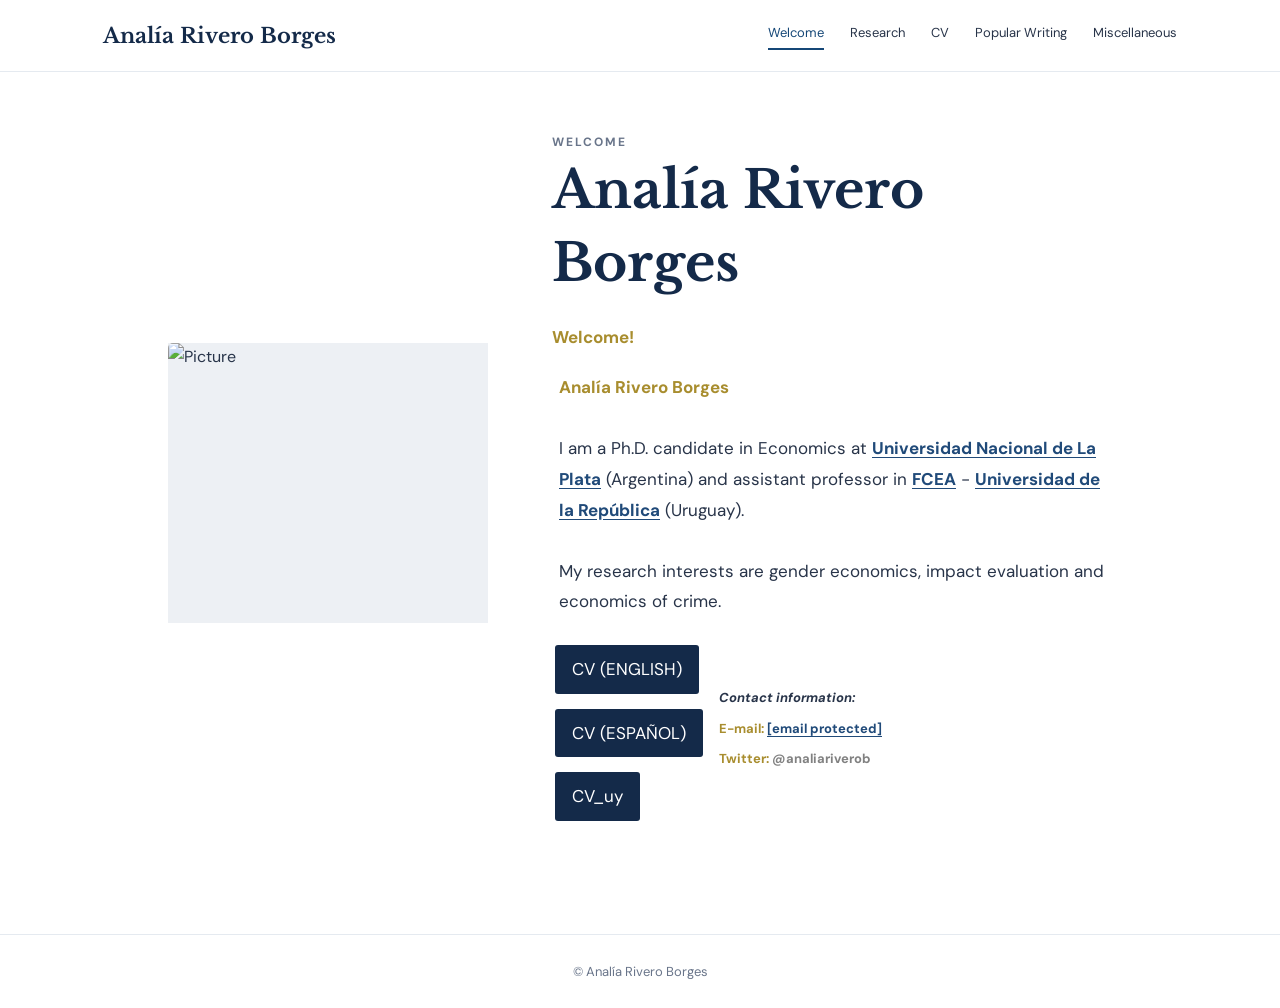
==== index.html @ e1a2359d "Add files via upload" ====
<!doctype html><html lang="en"><head><meta charset="utf-8"><meta name="viewport" content="width=device-width,initial-scale=1"><meta name="description" content="Academic website of Analía Rivero Borges"><title>Welcome | Analía Rivero Borges</title><link rel="stylesheet" href="style.css"></head><body><header><div class="nav"><a class="brand" href="index.html">Analía Rivero Borges</a><nav aria-label="Main navigation"><a href="index.html" class="active">Welcome</a><a href="research.html" class="">Research</a><a href="cv.html" class="">CV</a><a href="popular-writing.html" class="">Popular Writing</a><a href="miscellaneous.html" class="">Miscellaneous</a></nav></div></header><main><div class="hero"><div class="portrait"><img alt="Picture" loading="lazy" src="https://analiariveroborges.weebly.com/uploads/1/4/9/0/149065735/published/whatsapp-image-2024-11-30-at-18-46-24.jpeg?1733006850"/></div><section><div class="eyebrow">Welcome</div><h1>Analía Rivero Borges</h1><div class="content">
<div class="wsite-section-wrap">
<div class="wsite-section wsite-body-section wsite-background-2">
<div class="wsite-section-content">
<div class="container">
<div class="wsite-section-elements">
<div class="paragraph"><strong><font color="#a88d2e"><span>Welcome!</span></font></strong></div>
<div><div class="wsite-multicol"><div class="wsite-multicol-table-wrap">
<table class="wsite-multicol-table">
<tbody class="wsite-multicol-tbody">
<tr class="wsite-multicol-tr">
<td class="wsite-multicol-col">
<div><div class="wsite-image wsite-image-border-none">
<a>

</a>
<div></div>
</div></div>
</td> <td class="wsite-multicol-col">
<div class="paragraph"><strong><font color="#a88d2e">Analía Rivero Borges</font></strong><br/><br/>I am a Ph.D. candidate in Economics at <strong><a href="https://depeco.econo.unlp.edu.ar/?page_id=1284" rel="noopener noreferrer" target="_blank">Universidad Nacional de La Plata</a></strong> (Argentina) and assistant professor in <strong><a href="https://fcea.udelar.edu.uy/" rel="noopener noreferrer" target="_blank">FCEA</a></strong> - <strong><a href="https://udelar.edu.uy/portal/" rel="noopener noreferrer" target="_blank">Universidad de la República</a></strong> (Uruguay).<br/><br/>My research interests are gender economics, impact evaluation and economics of crime. </div>
</td> </tr>
</tbody>
</table>
</div></div></div>
<div><div class="wsite-multicol"><div class="wsite-multicol-table-wrap">
<table class="wsite-multicol-table">
<tbody class="wsite-multicol-tbody">
<tr class="wsite-multicol-tr">
<td class="wsite-multicol-col">
<div><div></div>
<a class="wsite-button wsite-button-small wsite-button-highlight" href="https://analiariveroborges.weebly.com/uploads/1/4/9/0/149065735/analia_rivero_borges_cv_english_26_03_2023.pdf" rel="noopener noreferrer" target="_blank">
<span class="wsite-button-inner">CV (ENGLISH)</span>
</a>
<div></div></div>
<div><div></div>
<a class="wsite-button wsite-button-small wsite-button-highlight" href="https://analiariveroborges.weebly.com/uploads/1/4/9/0/149065735/analia_rivero_borges_cv_español_26_03_2023.pdf" rel="noopener noreferrer" target="_blank">
<span class="wsite-button-inner">CV (ESPAÑOL)</span>
</a>
<div></div></div>
<div><div></div>
<a class="wsite-button wsite-button-small wsite-button-highlight" href="https://analiariveroborges.weebly.com/uploads/1/4/9/0/149065735/cvuy-analíariveroborges.pdf" rel="noopener noreferrer" target="_blank">
<span class="wsite-button-inner">CV_uy</span>
</a>
<div></div></div>
</td> <td class="wsite-multicol-col">
<div class="paragraph"><strong><font size="2"><span><em>Contact information:</em></span></font></strong><br/><font size="2"><strong><span><font color="#a88d2e">E-mail: </font><font color="#818181"><a class="__cf_email__" data-cfemail="7e1f101f12171f0c17081b0c111c110c191b0d3e19131f1712501d1113" href="https://analiariveroborges.weebly.com/cdn-cgi/l/email-protection" rel="noopener noreferrer" target="_blank">[email protected]</a></font></span></strong><br/><strong><span><font color="#a88d2e">Twitter: </font><font color="#818181">@analiariverob</font></span></strong></font></div>
</td> </tr>
</tbody>
</table>
</div></div></div>
<div><div></div>
<span class="wsite-social wsite-social-default"><a alt="Twitter" aria-label="Twitter" class="first-child wsite-social-item wsite-social-twitter" href="https://twitter.com/analiariverob" rel="noopener noreferrer" target="_blank"><span class="wsite-social-item-inner"></span></a><a alt="Mail" aria-label="Mail" class="last-child wsite-social-item wsite-social-mail" href="https://analiariveroborges.weebly.com/cdn-cgi/l/email-protection#a3c2cdc2cfcac2d1cad5c6d1ccc1ccd1c4c6d0e3c4cec2cacf8dc0ccce" rel="noopener noreferrer" target="_blank"><span class="wsite-social-item-inner"></span></a></span>
<div></div></div>
</div>
</div>
</div>
</div>
</div>
</div></section></div></main><footer>© Analía Rivero Borges</footer></body></html>
---- style.css ----
@import url('https://fonts.googleapis.com/css2?family=DM+Sans:wght@400;500;600;700&family=Libre+Baskerville:wght@400;700&display=swap');:root{--navy:#142a49;--ink:#283449;--muted:#69758a;--line:#e5eaf0;--bg:#f8fafc}*{box-sizing:border-box}body{margin:0;color:var(--ink);font:16px/1.8 'DM Sans',Arial,sans-serif;background:white}a{color:#204a79;text-underline-offset:3px}header{border-bottom:1px solid var(--line);background:#fff;position:sticky;top:0;z-index:3}.nav{max-width:1130px;margin:auto;padding:21px 28px;display:flex;align-items:center;justify-content:space-between;gap:30px}.brand{font:700 21px 'Libre Baskerville',Georgia,serif;color:var(--navy);text-decoration:none}nav{display:flex;gap:26px;flex-wrap:wrap}nav a{font-size:13px;text-decoration:none;color:var(--ink)}nav a.active{color:#154777;border-bottom:2px solid #154777;padding-bottom:4px}main{max-width:1000px;margin:60px auto 100px;padding:0 28px;min-height:65vh}h1,h2,h3{font-family:'Libre Baskerville',Georgia,serif;color:var(--navy);line-height:1.4}h1{font-size:clamp(34px,5vw,52px);margin:0 0 28px}h2{font-size:23px;margin:36px 0 12px}h3{font-size:19px}.eyebrow{text-transform:uppercase;letter-spacing:2px;font-size:12px;font-weight:700;color:var(--muted)}.content{max-width:860px}.content p{margin:0 0 18px}.content a{overflow-wrap:anywhere}.content .paragraph{margin-bottom:17px}.content .wsite-image{margin:20px 0}.content img{max-width:100%;height:auto}.content hr{border:0;border-top:1px solid var(--line);margin:30px 0}.hero{display:grid;grid-template-columns:minmax(220px,320px) 1fr;align-items:center;gap:64px;margin-top:30px}.portrait img{width:100%;border-radius:5px;display:block;object-fit:cover}.portrait{background:#edf0f4;min-height:280px}.hero h1{margin-bottom:22px}.hero .content{font-size:17px}.content .wsite-button{display:inline-block;margin:5px 12px 10px 0}.content .wsite-button-inner{display:inline-block;background:var(--navy);color:white;border-radius:3px;padding:9px 17px;text-decoration:none}footer{border-top:1px solid var(--line);padding:25px;text-align:center;font-size:13px;color:var(--muted)}@media(max-width:720px){.nav{align-items:flex-start;flex-direction:column;gap:16px}nav{gap:12px 18px}.hero{grid-template-columns:1fr;gap:24px}.portrait{max-width:310px}main{margin-top:35px}}
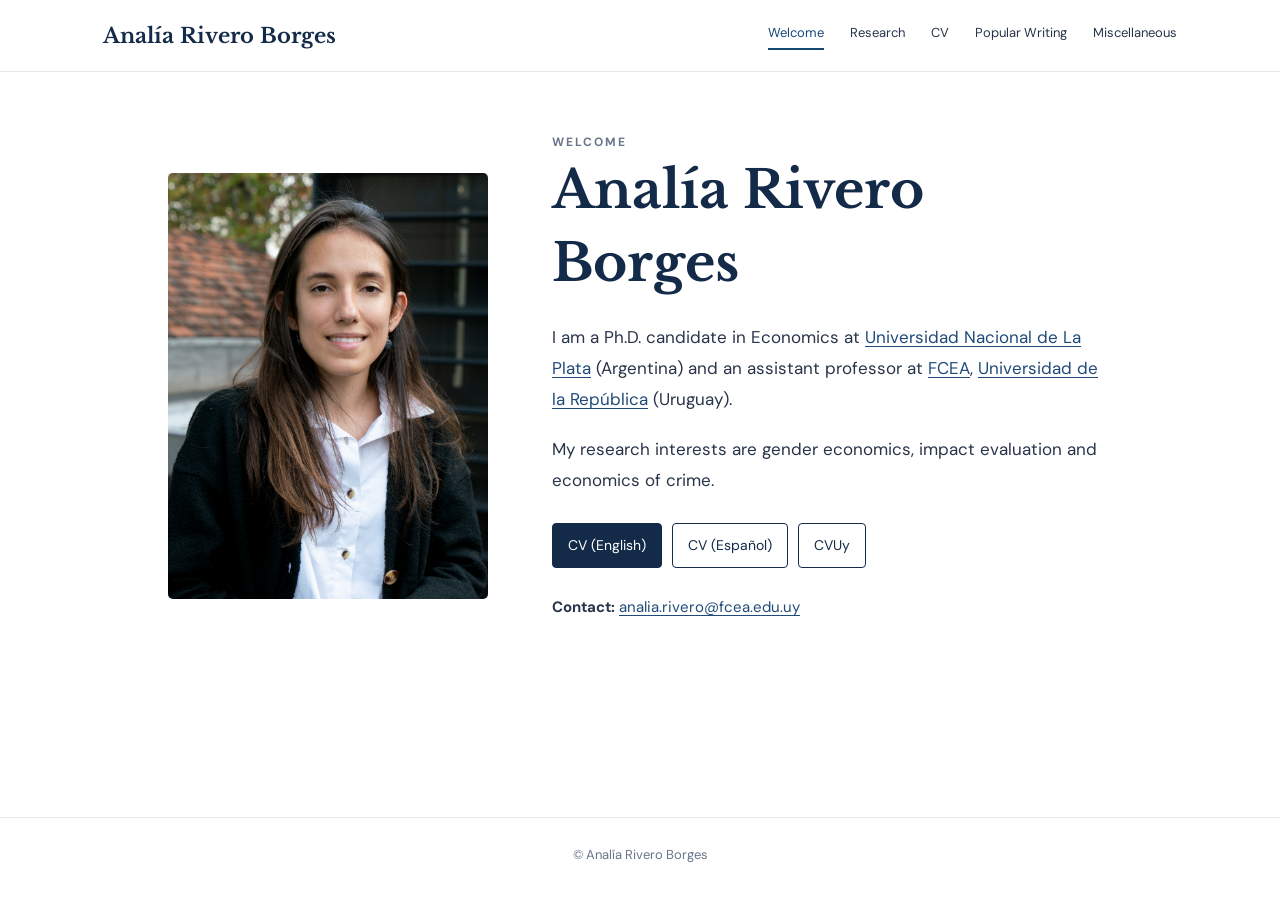
==== commit 15582916: "Add files via upload" ====
--- a/index.html
+++ b/index.html
@@ -1,59 +1 @@
-<!doctype html><html lang="en"><head><meta charset="utf-8"><meta name="viewport" content="width=device-width,initial-scale=1"><meta name="description" content="Academic website of Analía Rivero Borges"><title>Welcome | Analía Rivero Borges</title><link rel="stylesheet" href="style.css"></head><body><header><div class="nav"><a class="brand" href="index.html">Analía Rivero Borges</a><nav aria-label="Main navigation"><a href="index.html" class="active">Welcome</a><a href="research.html" class="">Research</a><a href="cv.html" class="">CV</a><a href="popular-writing.html" class="">Popular Writing</a><a href="miscellaneous.html" class="">Miscellaneous</a></nav></div></header><main><div class="hero"><div class="portrait"><img alt="Picture" loading="lazy" src="https://analiariveroborges.weebly.com/uploads/1/4/9/0/149065735/published/whatsapp-image-2024-11-30-at-18-46-24.jpeg?1733006850"/></div><section><div class="eyebrow">Welcome</div><h1>Analía Rivero Borges</h1><div class="content">
-<div class="wsite-section-wrap">
-<div class="wsite-section wsite-body-section wsite-background-2">
-<div class="wsite-section-content">
-<div class="container">
-<div class="wsite-section-elements">
-<div class="paragraph"><strong><font color="#a88d2e"><span>Welcome!</span></font></strong></div>
-<div><div class="wsite-multicol"><div class="wsite-multicol-table-wrap">
-<table class="wsite-multicol-table">
-<tbody class="wsite-multicol-tbody">
-<tr class="wsite-multicol-tr">
-<td class="wsite-multicol-col">
-<div><div class="wsite-image wsite-image-border-none">
-<a>
-
-</a>
-<div></div>
-</div></div>
-</td> <td class="wsite-multicol-col">
-<div class="paragraph"><strong><font color="#a88d2e">Analía Rivero Borges</font></strong><br/><br/>I am a Ph.D. candidate in Economics at <strong><a href="https://depeco.econo.unlp.edu.ar/?page_id=1284" rel="noopener noreferrer" target="_blank">Universidad Nacional de La Plata</a></strong> (Argentina) and assistant professor in <strong><a href="https://fcea.udelar.edu.uy/" rel="noopener noreferrer" target="_blank">FCEA</a></strong> - <strong><a href="https://udelar.edu.uy/portal/" rel="noopener noreferrer" target="_blank">Universidad de la República</a></strong> (Uruguay).<br/><br/>My research interests are gender economics, impact evaluation and economics of crime. </div>
-</td> </tr>
-</tbody>
-</table>
-</div></div></div>
-<div><div class="wsite-multicol"><div class="wsite-multicol-table-wrap">
-<table class="wsite-multicol-table">
-<tbody class="wsite-multicol-tbody">
-<tr class="wsite-multicol-tr">
-<td class="wsite-multicol-col">
-<div><div></div>
-<a class="wsite-button wsite-button-small wsite-button-highlight" href="https://analiariveroborges.weebly.com/uploads/1/4/9/0/149065735/analia_rivero_borges_cv_english_26_03_2023.pdf" rel="noopener noreferrer" target="_blank">
-<span class="wsite-button-inner">CV (ENGLISH)</span>
-</a>
-<div></div></div>
-<div><div></div>
-<a class="wsite-button wsite-button-small wsite-button-highlight" href="https://analiariveroborges.weebly.com/uploads/1/4/9/0/149065735/analia_rivero_borges_cv_español_26_03_2023.pdf" rel="noopener noreferrer" target="_blank">
-<span class="wsite-button-inner">CV (ESPAÑOL)</span>
-</a>
-<div></div></div>
-<div><div></div>
-<a class="wsite-button wsite-button-small wsite-button-highlight" href="https://analiariveroborges.weebly.com/uploads/1/4/9/0/149065735/cvuy-analíariveroborges.pdf" rel="noopener noreferrer" target="_blank">
-<span class="wsite-button-inner">CV_uy</span>
-</a>
-<div></div></div>
-</td> <td class="wsite-multicol-col">
-<div class="paragraph"><strong><font size="2"><span><em>Contact information:</em></span></font></strong><br/><font size="2"><strong><span><font color="#a88d2e">E-mail: </font><font color="#818181"><a class="__cf_email__" data-cfemail="7e1f101f12171f0c17081b0c111c110c191b0d3e19131f1712501d1113" href="https://analiariveroborges.weebly.com/cdn-cgi/l/email-protection" rel="noopener noreferrer" target="_blank">[email protected]</a></font></span></strong><br/><strong><span><font color="#a88d2e">Twitter: </font><font color="#818181">@analiariverob</font></span></strong></font></div>
-</td> </tr>
-</tbody>
-</table>
-</div></div></div>
-<div><div></div>
-<span class="wsite-social wsite-social-default"><a alt="Twitter" aria-label="Twitter" class="first-child wsite-social-item wsite-social-twitter" href="https://twitter.com/analiariverob" rel="noopener noreferrer" target="_blank"><span class="wsite-social-item-inner"></span></a><a alt="Mail" aria-label="Mail" class="last-child wsite-social-item wsite-social-mail" href="https://analiariveroborges.weebly.com/cdn-cgi/l/email-protection#a3c2cdc2cfcac2d1cad5c6d1ccc1ccd1c4c6d0e3c4cec2cacf8dc0ccce" rel="noopener noreferrer" target="_blank"><span class="wsite-social-item-inner"></span></a></span>
-<div></div></div>
-</div>
-</div>
-</div>
-</div>
-</div>
-</div></section></div></main><footer>© Analía Rivero Borges</footer></body></html>+<!doctype html><html lang="en"><head><meta charset="utf-8"><meta name="viewport" content="width=device-width,initial-scale=1"><meta name="description" content="Academic website of Analía Rivero Borges"><title>Welcome | Analía Rivero Borges</title><link rel="stylesheet" href="style.css"></head><body><header><div class="nav"><a class="brand" href="index.html">Analía Rivero Borges</a><nav aria-label="Main navigation"><a href="index.html" class="active">Welcome</a><a href="research.html" class="">Research</a><a href="cv.html" class="">CV</a><a href="popular-writing.html" class="">Popular Writing</a><a href="miscellaneous.html" class="">Miscellaneous</a></nav></div></header><main><div class="hero"><div class="portrait"><img src="images/foto_iecon2022.jpg" alt="Portrait of Analía Rivero Borges"></div><section><div class="eyebrow">Welcome</div><h1>Analía Rivero Borges</h1><p>I am a Ph.D. candidate in Economics at <a href="https://depeco.econo.unlp.edu.ar/?page_id=1284">Universidad Nacional de La Plata</a> (Argentina) and an assistant professor at <a href="https://fcea.udelar.edu.uy/">FCEA</a>, <a href="https://udelar.edu.uy/portal/">Universidad de la República</a> (Uruguay).</p><p>My research interests are gender economics, impact evaluation and economics of crime.</p><div class="action-links"><a class="action primary" href="documents/cv-english-2026.pdf" target="_blank">CV (English)</a><a class="action" href="documents/cv-espanol-2026.pdf" target="_blank">CV (Español)</a><a class="action" href="documents/cvuy-julio-2026.pdf" target="_blank">CVUy</a></div><p class="contact"><strong>Contact:</strong> <a href="mailto:analia.rivero@fcea.edu.uy">analia.rivero@fcea.edu.uy</a></p></section></div></main><footer>© Analía Rivero Borges</footer></body></html>
--- a/style.css
+++ b/style.css
@@ -1 +1,2 @@
-@import url('https://fonts.googleapis.com/css2?family=DM+Sans:wght@400;500;600;700&family=Libre+Baskerville:wght@400;700&display=swap');:root{--navy:#142a49;--ink:#283449;--muted:#69758a;--line:#e5eaf0;--bg:#f8fafc}*{box-sizing:border-box}body{margin:0;color:var(--ink);font:16px/1.8 'DM Sans',Arial,sans-serif;background:white}a{color:#204a79;text-underline-offset:3px}header{border-bottom:1px solid var(--line);background:#fff;position:sticky;top:0;z-index:3}.nav{max-width:1130px;margin:auto;padding:21px 28px;display:flex;align-items:center;justify-content:space-between;gap:30px}.brand{font:700 21px 'Libre Baskerville',Georgia,serif;color:var(--navy);text-decoration:none}nav{display:flex;gap:26px;flex-wrap:wrap}nav a{font-size:13px;text-decoration:none;color:var(--ink)}nav a.active{color:#154777;border-bottom:2px solid #154777;padding-bottom:4px}main{max-width:1000px;margin:60px auto 100px;padding:0 28px;min-height:65vh}h1,h2,h3{font-family:'Libre Baskerville',Georgia,serif;color:var(--navy);line-height:1.4}h1{font-size:clamp(34px,5vw,52px);margin:0 0 28px}h2{font-size:23px;margin:36px 0 12px}h3{font-size:19px}.eyebrow{text-transform:uppercase;letter-spacing:2px;font-size:12px;font-weight:700;color:var(--muted)}.content{max-width:860px}.content p{margin:0 0 18px}.content a{overflow-wrap:anywhere}.content .paragraph{margin-bottom:17px}.content .wsite-image{margin:20px 0}.content img{max-width:100%;height:auto}.content hr{border:0;border-top:1px solid var(--line);margin:30px 0}.hero{display:grid;grid-template-columns:minmax(220px,320px) 1fr;align-items:center;gap:64px;margin-top:30px}.portrait img{width:100%;border-radius:5px;display:block;object-fit:cover}.portrait{background:#edf0f4;min-height:280px}.hero h1{margin-bottom:22px}.hero .content{font-size:17px}.content .wsite-button{display:inline-block;margin:5px 12px 10px 0}.content .wsite-button-inner{display:inline-block;background:var(--navy);color:white;border-radius:3px;padding:9px 17px;text-decoration:none}footer{border-top:1px solid var(--line);padding:25px;text-align:center;font-size:13px;color:var(--muted)}@media(max-width:720px){.nav{align-items:flex-start;flex-direction:column;gap:16px}nav{gap:12px 18px}.hero{grid-template-columns:1fr;gap:24px}.portrait{max-width:310px}main{margin-top:35px}}+@import url('https://fonts.googleapis.com/css2?family=DM+Sans:wght@400;500;600;700&family=Libre+Baskerville:wght@400;700&display=swap');:root{--navy:#142a49;--ink:#283449;--muted:#69758a;--line:#e5eaf0;--bg:#f8fafc}*{box-sizing:border-box}body{margin:0;color:var(--ink);font:16px/1.8 'DM Sans',Arial,sans-serif;background:white}a{color:#204a79;text-underline-offset:3px}header{border-bottom:1px solid var(--line);background:#fff;position:sticky;top:0;z-index:3}.nav{max-width:1130px;margin:auto;padding:21px 28px;display:flex;align-items:center;justify-content:space-between;gap:30px}.brand{font:700 21px 'Libre Baskerville',Georgia,serif;color:var(--navy);text-decoration:none}nav{display:flex;gap:26px;flex-wrap:wrap}nav a{font-size:13px;text-decoration:none;color:var(--ink)}nav a.active{color:#154777;border-bottom:2px solid #154777;padding-bottom:4px}main{max-width:1000px;margin:60px auto 100px;padding:0 28px;min-height:65vh}h1,h2,h3{font-family:'Libre Baskerville',Georgia,serif;color:var(--navy);line-height:1.4}h1{font-size:clamp(34px,5vw,52px);margin:0 0 28px}h2{font-size:23px;margin:36px 0 12px}h3{font-size:19px}.eyebrow{text-transform:uppercase;letter-spacing:2px;font-size:12px;font-weight:700;color:var(--muted)}.content{max-width:860px}.content p{margin:0 0 18px}.content a{overflow-wrap:anywhere}.content .paragraph{margin-bottom:17px}.content .wsite-image{margin:20px 0}.content img{max-width:100%;height:auto}.content hr{border:0;border-top:1px solid var(--line);margin:30px 0}.hero{display:grid;grid-template-columns:minmax(220px,320px) 1fr;align-items:center;gap:64px;margin-top:30px}.portrait img{width:100%;border-radius:5px;display:block;object-fit:cover}.portrait{background:#edf0f4;min-height:280px}.hero h1{margin-bottom:22px}.hero .content{font-size:17px}.content .wsite-button{display:inline-block;margin:5px 12px 10px 0}.content .wsite-button-inner{display:inline-block;background:var(--navy);color:white;border-radius:3px;padding:9px 17px;text-decoration:none}footer{border-top:1px solid var(--line);padding:25px;text-align:center;font-size:13px;color:var(--muted)}@media(max-width:720px){.nav{align-items:flex-start;flex-direction:column;gap:16px}nav{gap:12px 18px}.hero{grid-template-columns:1fr;gap:24px}.portrait{max-width:310px}main{margin-top:35px}}
+.hero p{font-size:17px;line-height:1.85;margin:0 0 18px}.action-links{display:flex;flex-wrap:wrap;gap:10px;margin:26px 0}.action{display:inline-block;border:1px solid var(--navy);color:var(--navy);padding:9px 15px;text-decoration:none;border-radius:4px;font-size:14px}.action.primary{background:var(--navy);color:#fff}.contact{margin-top:24px!important;font-size:15px!important}.cv-downloads{padding:15px 20px;background:#f6f8fb;border:1px solid var(--line);border-radius:5px;margin:15px 0 25px}.cv-downloads a{margin:0 5px}.portrait img{aspect-ratio:3/4;object-fit:cover;object-position:center 35%}
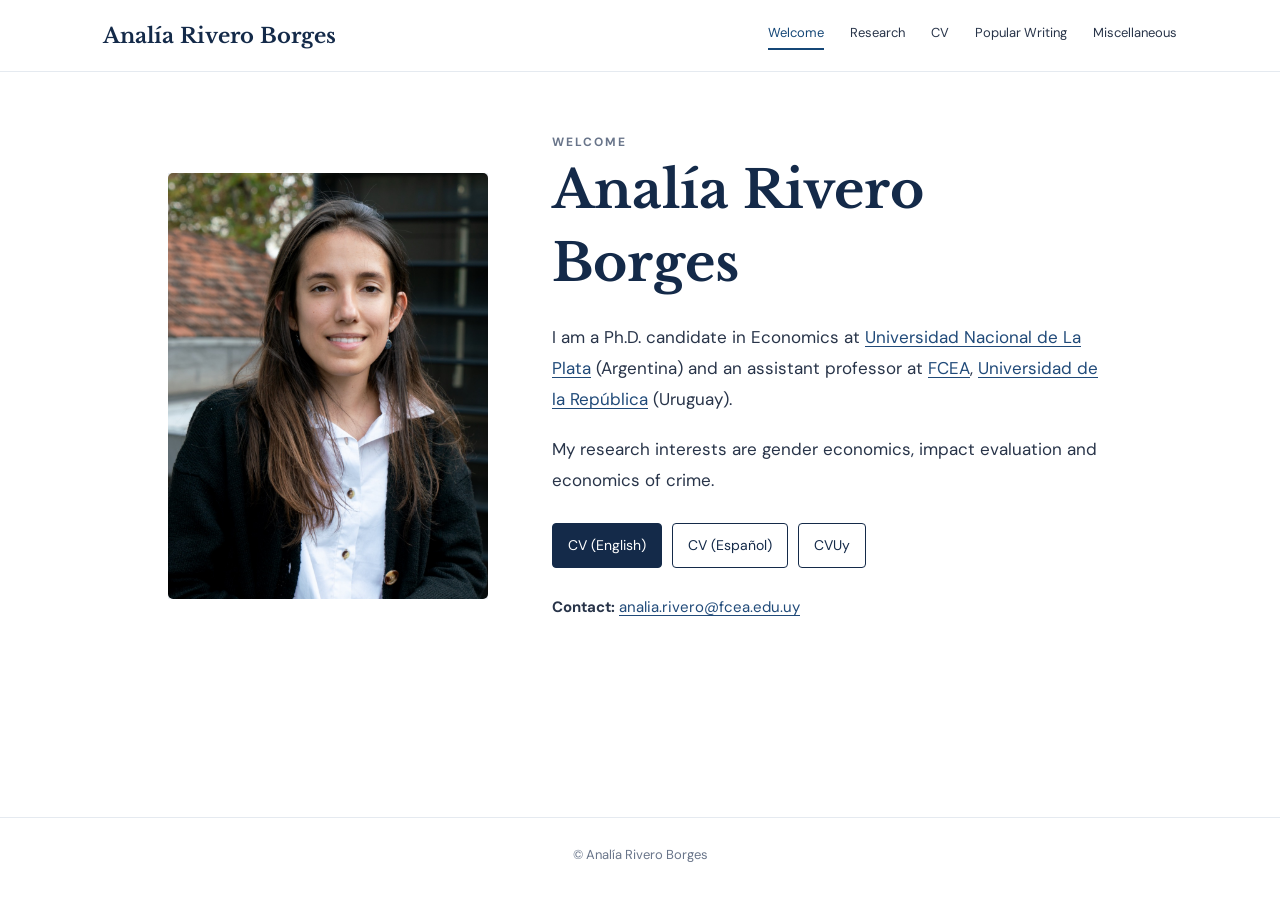
==== commit 9d769656: "Add files via upload" ====
--- a/index.html
+++ b/index.html
@@ -1 +1 @@
-<!doctype html><html lang="en"><head><meta charset="utf-8"><meta name="viewport" content="width=device-width,initial-scale=1"><meta name="description" content="Academic website of Analía Rivero Borges"><title>Welcome | Analía Rivero Borges</title><link rel="stylesheet" href="style.css"></head><body><header><div class="nav"><a class="brand" href="index.html">Analía Rivero Borges</a><nav aria-label="Main navigation"><a href="index.html" class="active">Welcome</a><a href="research.html" class="">Research</a><a href="cv.html" class="">CV</a><a href="popular-writing.html" class="">Popular Writing</a><a href="miscellaneous.html" class="">Miscellaneous</a></nav></div></header><main><div class="hero"><div class="portrait"><img src="images/foto_iecon2022.jpg" alt="Portrait of Analía Rivero Borges"></div><section><div class="eyebrow">Welcome</div><h1>Analía Rivero Borges</h1><p>I am a Ph.D. candidate in Economics at <a href="https://depeco.econo.unlp.edu.ar/?page_id=1284">Universidad Nacional de La Plata</a> (Argentina) and an assistant professor at <a href="https://fcea.udelar.edu.uy/">FCEA</a>, <a href="https://udelar.edu.uy/portal/">Universidad de la República</a> (Uruguay).</p><p>My research interests are gender economics, impact evaluation and economics of crime.</p><div class="action-links"><a class="action primary" href="documents/cv-english-2026.pdf" target="_blank">CV (English)</a><a class="action" href="documents/cv-espanol-2026.pdf" target="_blank">CV (Español)</a><a class="action" href="documents/cvuy-julio-2026.pdf" target="_blank">CVUy</a></div><p class="contact"><strong>Contact:</strong> <a href="mailto:analia.rivero@fcea.edu.uy">analia.rivero@fcea.edu.uy</a></p></section></div></main><footer>© Analía Rivero Borges</footer></body></html>+<!doctype html><html lang="en"><head><meta charset="utf-8"><meta name="viewport" content="width=device-width,initial-scale=1"><meta name="description" content="Analía Rivero Borges"><title>Welcome | Analía Rivero Borges</title><link rel="stylesheet" href="style.css"></head><body><header><div class="nav"><a class="brand" href="index.html">Analía Rivero Borges</a><nav aria-label="Main navigation"><a href="index.html" class="active">Welcome</a><a href="research.html" class="">Research</a><a href="cv.html" class="">CV</a><a href="popular-writing.html" class="">Popular Writing</a><a href="miscellaneous.html" class="">Miscellaneous</a></nav></div></header><main><div class="hero"><div class="portrait"><img src="images/foto_iecon2022.jpg" alt="Portrait of Analía Rivero Borges"></div><section><div class="eyebrow">Welcome</div><h1>Analía Rivero Borges</h1><p>I am a Ph.D. candidate in Economics at <a href="https://depeco.econo.unlp.edu.ar/?page_id=1284">Universidad Nacional de La Plata</a> (Argentina) and an assistant professor at <a href="https://fcea.udelar.edu.uy/">FCEA</a>, <a href="https://udelar.edu.uy/portal/">Universidad de la República</a> (Uruguay).</p><p>My research interests are gender economics, impact evaluation and economics of crime.</p><div class="action-links"><a class="action primary" href="documents/cv-english-2026.pdf" target="_blank">CV (English)</a><a class="action" href="documents/cv-espanol-2026.pdf" target="_blank">CV (Español)</a><a class="action" href="documents/cvuy-julio-2026.pdf" target="_blank">CVUy</a></div><p class="contact"><strong>Contact:</strong> <a href="mailto:analia.rivero@fcea.edu.uy">analia.rivero@fcea.edu.uy</a></p></section></div></main><footer>© Analía Rivero Borges</footer></body></html>
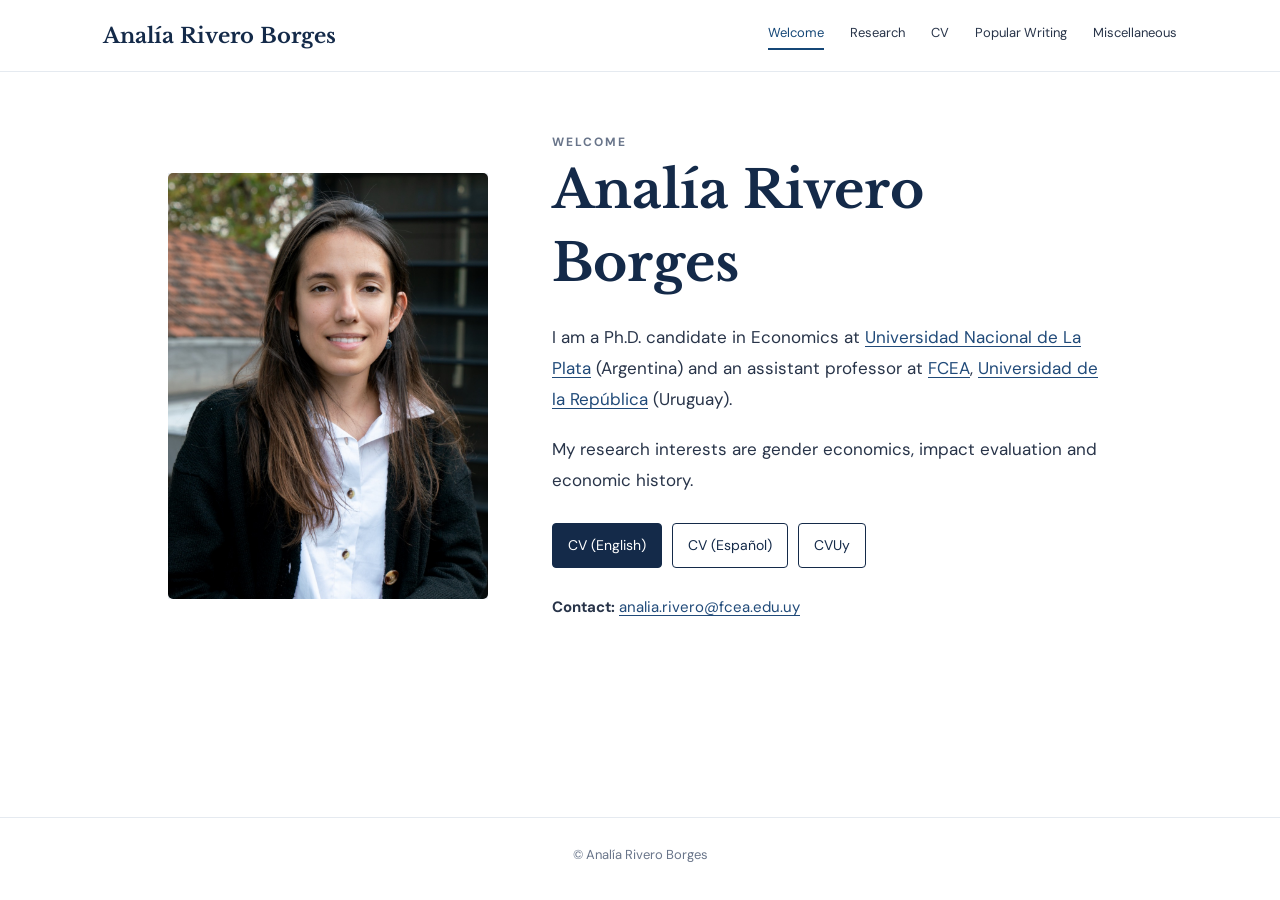
==== commit 94962528: "Update index.html" ====
--- a/index.html
+++ b/index.html
@@ -1 +1 @@
-<!doctype html><html lang="en"><head><meta charset="utf-8"><meta name="viewport" content="width=device-width,initial-scale=1"><meta name="description" content="Analía Rivero Borges"><title>Welcome | Analía Rivero Borges</title><link rel="stylesheet" href="style.css"></head><body><header><div class="nav"><a class="brand" href="index.html">Analía Rivero Borges</a><nav aria-label="Main navigation"><a href="index.html" class="active">Welcome</a><a href="research.html" class="">Research</a><a href="cv.html" class="">CV</a><a href="popular-writing.html" class="">Popular Writing</a><a href="miscellaneous.html" class="">Miscellaneous</a></nav></div></header><main><div class="hero"><div class="portrait"><img src="images/foto_iecon2022.jpg" alt="Portrait of Analía Rivero Borges"></div><section><div class="eyebrow">Welcome</div><h1>Analía Rivero Borges</h1><p>I am a Ph.D. candidate in Economics at <a href="https://depeco.econo.unlp.edu.ar/?page_id=1284">Universidad Nacional de La Plata</a> (Argentina) and an assistant professor at <a href="https://fcea.udelar.edu.uy/">FCEA</a>, <a href="https://udelar.edu.uy/portal/">Universidad de la República</a> (Uruguay).</p><p>My research interests are gender economics, impact evaluation and economics of crime.</p><div class="action-links"><a class="action primary" href="documents/cv-english-2026.pdf" target="_blank">CV (English)</a><a class="action" href="documents/cv-espanol-2026.pdf" target="_blank">CV (Español)</a><a class="action" href="documents/cvuy-julio-2026.pdf" target="_blank">CVUy</a></div><p class="contact"><strong>Contact:</strong> <a href="mailto:analia.rivero@fcea.edu.uy">analia.rivero@fcea.edu.uy</a></p></section></div></main><footer>© Analía Rivero Borges</footer></body></html>+<!doctype html><html lang="en"><head><meta charset="utf-8"><meta name="viewport" content="width=device-width,initial-scale=1"><meta name="description" content="Analía Rivero Borges"><title>Welcome | Analía Rivero Borges</title><link rel="stylesheet" href="style.css"></head><body><header><div class="nav"><a class="brand" href="index.html">Analía Rivero Borges</a><nav aria-label="Main navigation"><a href="index.html" class="active">Welcome</a><a href="research.html" class="">Research</a><a href="cv.html" class="">CV</a><a href="popular-writing.html" class="">Popular Writing</a><a href="miscellaneous.html" class="">Miscellaneous</a></nav></div></header><main><div class="hero"><div class="portrait"><img src="images/foto_iecon2022.jpg" alt="Portrait of Analía Rivero Borges"></div><section><div class="eyebrow">Welcome</div><h1>Analía Rivero Borges</h1><p>I am a Ph.D. candidate in Economics at <a href="https://depeco.econo.unlp.edu.ar/?page_id=1284">Universidad Nacional de La Plata</a> (Argentina) and an assistant professor at <a href="https://fcea.udelar.edu.uy/">FCEA</a>, <a href="https://udelar.edu.uy/portal/">Universidad de la República</a> (Uruguay).</p><p>My research interests are gender economics, impact evaluation and economic history.</p><div class="action-links"><a class="action primary" href="documents/cv-english-2026.pdf" target="_blank">CV (English)</a><a class="action" href="documents/cv-espanol-2026.pdf" target="_blank">CV (Español)</a><a class="action" href="documents/cvuy-julio-2026.pdf" target="_blank">CVUy</a></div><p class="contact"><strong>Contact:</strong> <a href="mailto:analia.rivero@fcea.edu.uy">analia.rivero@fcea.edu.uy</a></p></section></div></main><footer>© Analía Rivero Borges</footer></body></html>
--- a/style.css
+++ b/style.css
@@ -1,2 +1,6 @@
 @import url('https://fonts.googleapis.com/css2?family=DM+Sans:wght@400;500;600;700&family=Libre+Baskerville:wght@400;700&display=swap');:root{--navy:#142a49;--ink:#283449;--muted:#69758a;--line:#e5eaf0;--bg:#f8fafc}*{box-sizing:border-box}body{margin:0;color:var(--ink);font:16px/1.8 'DM Sans',Arial,sans-serif;background:white}a{color:#204a79;text-underline-offset:3px}header{border-bottom:1px solid var(--line);background:#fff;position:sticky;top:0;z-index:3}.nav{max-width:1130px;margin:auto;padding:21px 28px;display:flex;align-items:center;justify-content:space-between;gap:30px}.brand{font:700 21px 'Libre Baskerville',Georgia,serif;color:var(--navy);text-decoration:none}nav{display:flex;gap:26px;flex-wrap:wrap}nav a{font-size:13px;text-decoration:none;color:var(--ink)}nav a.active{color:#154777;border-bottom:2px solid #154777;padding-bottom:4px}main{max-width:1000px;margin:60px auto 100px;padding:0 28px;min-height:65vh}h1,h2,h3{font-family:'Libre Baskerville',Georgia,serif;color:var(--navy);line-height:1.4}h1{font-size:clamp(34px,5vw,52px);margin:0 0 28px}h2{font-size:23px;margin:36px 0 12px}h3{font-size:19px}.eyebrow{text-transform:uppercase;letter-spacing:2px;font-size:12px;font-weight:700;color:var(--muted)}.content{max-width:860px}.content p{margin:0 0 18px}.content a{overflow-wrap:anywhere}.content .paragraph{margin-bottom:17px}.content .wsite-image{margin:20px 0}.content img{max-width:100%;height:auto}.content hr{border:0;border-top:1px solid var(--line);margin:30px 0}.hero{display:grid;grid-template-columns:minmax(220px,320px) 1fr;align-items:center;gap:64px;margin-top:30px}.portrait img{width:100%;border-radius:5px;display:block;object-fit:cover}.portrait{background:#edf0f4;min-height:280px}.hero h1{margin-bottom:22px}.hero .content{font-size:17px}.content .wsite-button{display:inline-block;margin:5px 12px 10px 0}.content .wsite-button-inner{display:inline-block;background:var(--navy);color:white;border-radius:3px;padding:9px 17px;text-decoration:none}footer{border-top:1px solid var(--line);padding:25px;text-align:center;font-size:13px;color:var(--muted)}@media(max-width:720px){.nav{align-items:flex-start;flex-direction:column;gap:16px}nav{gap:12px 18px}.hero{grid-template-columns:1fr;gap:24px}.portrait{max-width:310px}main{margin-top:35px}}
 .hero p{font-size:17px;line-height:1.85;margin:0 0 18px}.action-links{display:flex;flex-wrap:wrap;gap:10px;margin:26px 0}.action{display:inline-block;border:1px solid var(--navy);color:var(--navy);padding:9px 15px;text-decoration:none;border-radius:4px;font-size:14px}.action.primary{background:var(--navy);color:#fff}.contact{margin-top:24px!important;font-size:15px!important}.cv-downloads{padding:15px 20px;background:#f6f8fb;border:1px solid var(--line);border-radius:5px;margin:15px 0 25px}.cv-downloads a{margin:0 5px}.portrait img{aspect-ratio:3/4;object-fit:cover;object-position:center 35%}
+
+/* Tighter spacing for Miscellaneous only */
+.misc-list ul{margin:0 0 10px;padding-left:24px}
+.misc-list li{margin:0;line-height:1.65}
